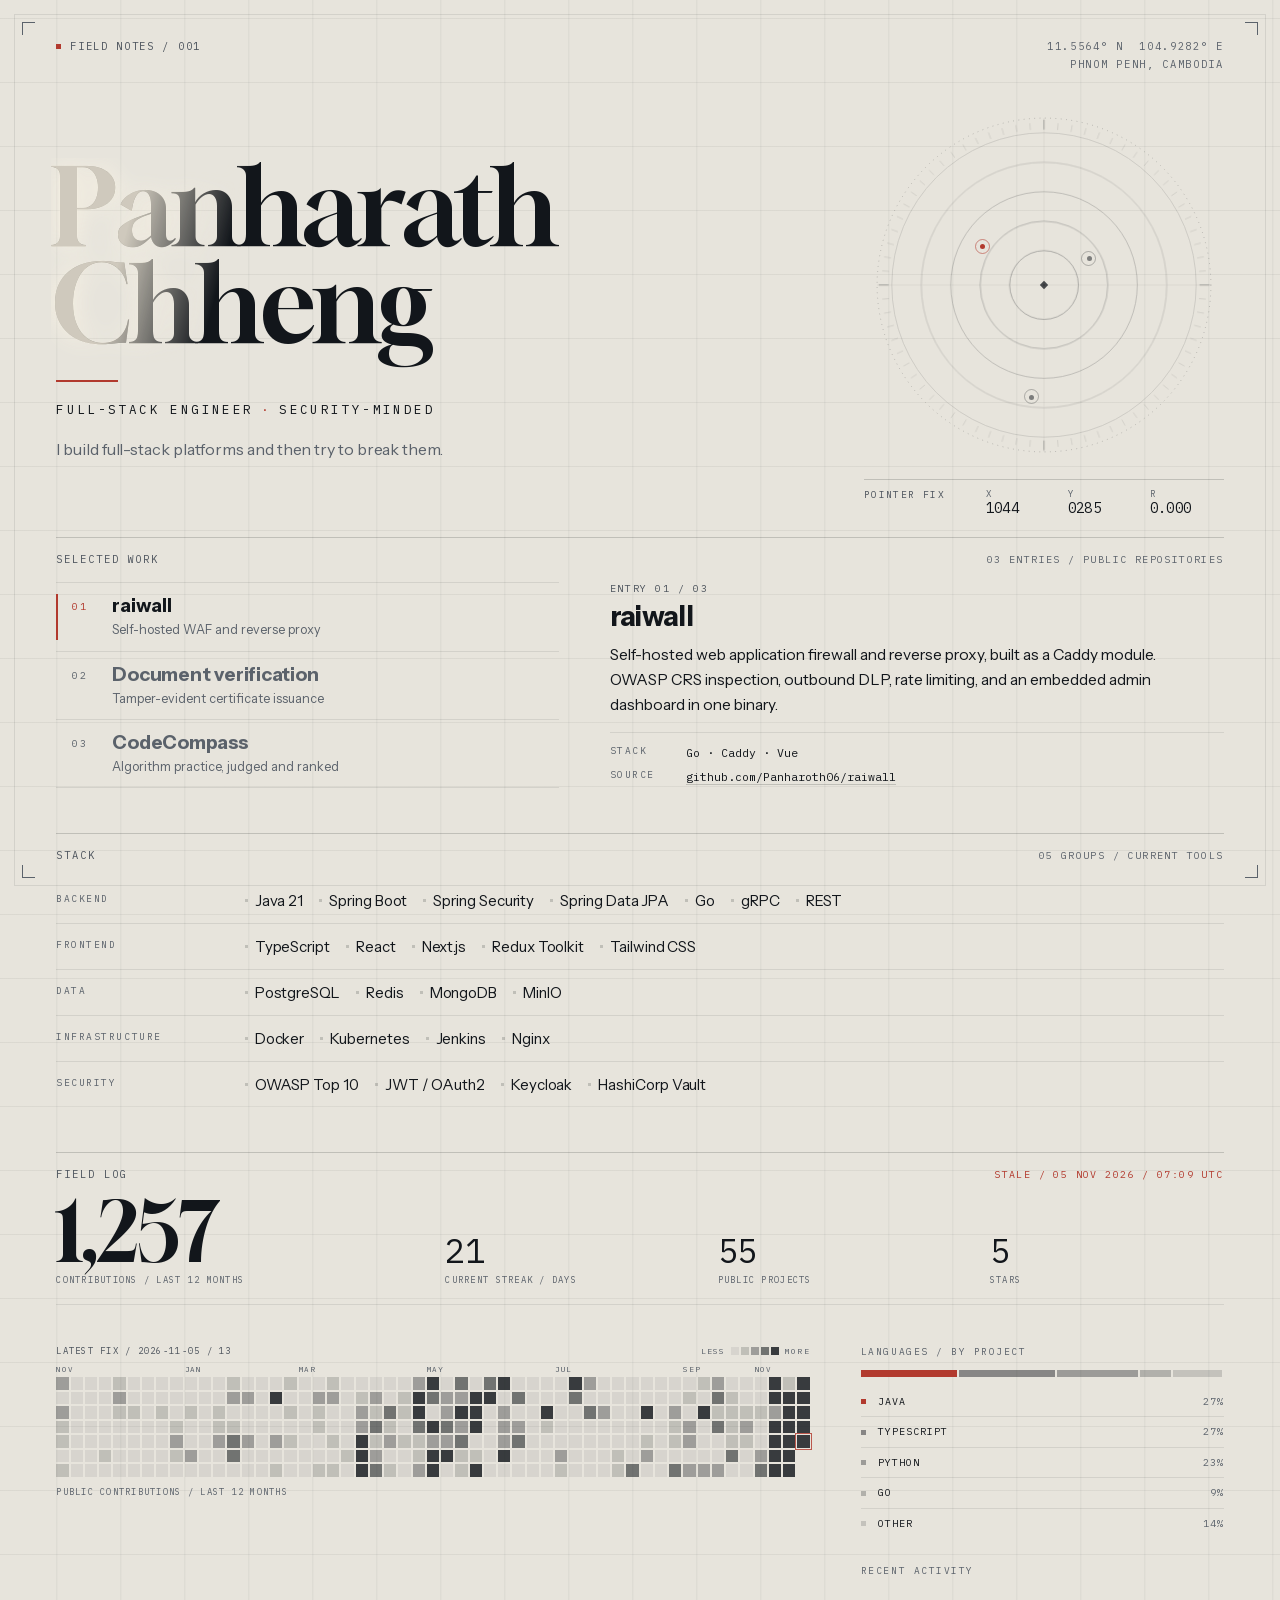
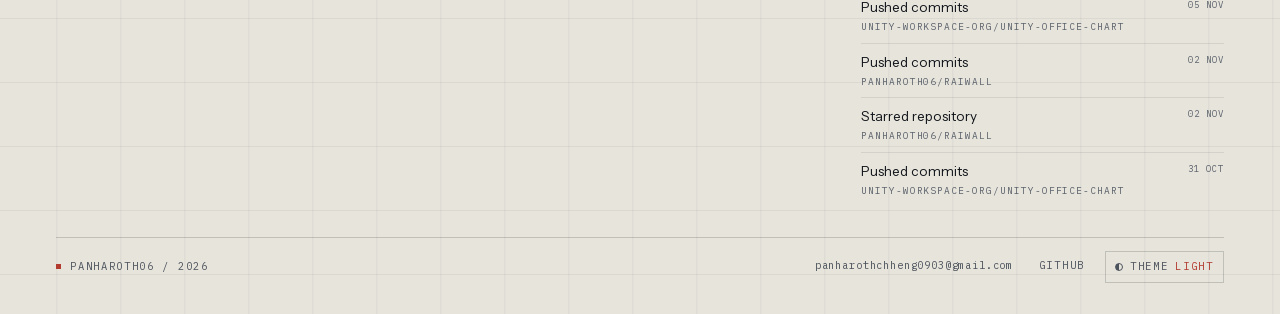
==== docs/index.html @ e063d785 "Build Field Report profile with interactive field log - Replace the old C++ files with a profile REA" ====
<!doctype html>
<html lang="en" data-theme="light">
  <head>
    <meta charset="utf-8" />
    <meta name="viewport" content="width=device-width, initial-scale=1" />
    <title>Panharath Chheng — Field Report 001</title>
    <meta
      name="description"
      content="Panharath Chheng is a full-stack engineer in Phnom Penh who builds platforms and then tests their edges. Selected work: raiwall, document verification, CodeCompass."
    />
    <meta name="author" content="Panharath Chheng" />
    <meta name="theme-color" content="#E7E4DC" />
    <link rel="canonical" href="https://panharoth06.github.io/Panharoth06/" />
    <meta property="og:type" content="website" />
    <meta property="og:title" content="Panharath Chheng — Field Report 001" />
    <meta
      property="og:description"
      content="Full-stack engineer, security-minded. An interactive field plate: pointer readout, project nodes, and three selected works."
    />
    <meta property="og:url" content="https://panharoth06.github.io/Panharoth06/" />
    <meta property="og:image" content="https://panharoth06.github.io/Panharoth06/og.png" />
    <meta property="og:image:width" content="1200" />
    <meta property="og:image:height" content="630" />
    <meta
      property="og:image:alt"
      content="Field Report 001 — Panharath Chheng, full-stack engineer, security-minded."
    />
    <meta name="twitter:card" content="summary_large_image" />
    <meta name="twitter:title" content="Panharath Chheng — Field Report 001" />
    <meta
      name="twitter:description"
      content="Full-stack engineer, security-minded. An interactive field plate: pointer readout, project nodes, and three selected works."
    />
    <meta name="twitter:image" content="https://panharoth06.github.io/Panharoth06/og.png" />
    <link rel="icon" href="favicon.svg" type="image/svg+xml" />
    <link rel="preload" href="fonts/gloock-regular.woff2" as="font" type="font/woff2" crossorigin />
    <link rel="preload" href="fonts/ibm-plex-mono-regular.woff2" as="font" type="font/woff2" crossorigin />
    <link rel="preload" href="fonts/instrument-sans-regular.woff2" as="font" type="font/woff2" crossorigin />
    <script>
      (function () {
        var root = document.documentElement;
        root.classList.add("js");
        var saved = null;
        try {
          saved = localStorage.getItem("field-report-theme");
        } catch (e) {}
        var dark = window.matchMedia("(prefers-color-scheme: dark)").matches;
        var theme = saved === "dark" || saved === "light" ? saved : dark ? "dark" : "light";
        root.dataset.theme = theme;
        var meta = document.querySelector('meta[name="theme-color"]');
        if (meta) meta.setAttribute("content", theme === "dark" ? "#12161B" : "#E7E4DC");
      })();
    </script>
    <link rel="stylesheet" href="styles.css" />
  </head>
  <body>
    <a class="skip" href="#work">Skip to selected work</a>

    <div class="pings" id="pings" aria-hidden="true"></div>
    <div class="frame" aria-hidden="true"></div>
    <span class="corner corner--tl" aria-hidden="true"></span>
    <span class="corner corner--tr" aria-hidden="true"></span>
    <span class="corner corner--bl" aria-hidden="true"></span>
    <span class="corner corner--br" aria-hidden="true"></span>

    <div class="plate" id="plate">
      <div class="grid" aria-hidden="true"></div>

      <header class="rail rail--top">
        <p class="eyebrow"><span class="chip" aria-hidden="true"></span>Field notes / 001</p>
        <p class="coords">11.5564° N&nbsp;&nbsp;104.9282° E<br />Phnom Penh, Cambodia</p>
      </header>

      <main class="page-main">
        <div class="masthead">
          <div class="identity">
            <h1><span>Panharath</span><span>Chheng</span></h1>
            <div class="rule" aria-hidden="true"></div>
            <p class="role">
              <span class="role-part">Full-stack engineer</span><span class="sep" aria-hidden="true">·</span
              ><span class="role-part">Security-minded</span>
            </p>
            <p class="thesis">I build full-stack platforms and then try to break them.</p>
          </div>

          <div class="instrument">
            <div class="aperture">
              <svg class="aperture-svg" viewBox="0 0 440 440" aria-hidden="true" focusable="false">
                <g class="inst-axis">
                  <line x1="16" y1="220" x2="424" y2="220" />
                  <line x1="220" y1="16" x2="220" y2="424" />
                </g>

                <g class="inst-outer">
                  <circle class="inst-dash" cx="220" cy="220" r="204" />
                  <g class="inst-ticks">
                    <line
                      class="inst-tick"
                      x1="410.0"
                      y1="220.0"
                      x2="422.0"
                      y2="220.0"
                      style="--i: 0; --o: 0.34"
                      stroke-width="1.1"
                    />
                    <line
                      class="inst-tick"
                      x1="409.3"
                      y1="236.6"
                      x2="417.7"
                      y2="237.3"
                      style="--i: 1; --o: 0.16"
                      stroke-width="0.7"
                    />
                    <line
                      class="inst-tick"
                      x1="407.1"
                      y1="253.0"
                      x2="415.5"
                      y2="254.5"
                      style="--i: 2; --o: 0.16"
                      stroke-width="0.7"
                    />
                    <line
                      class="inst-tick"
                      x1="403.5"
                      y1="269.2"
                      x2="411.7"
                      y2="271.4"
                      style="--i: 3; --o: 0.16"
                      stroke-width="0.7"
                    />
                    <line
                      class="inst-tick"
                      x1="398.5"
                      y1="285.0"
                      x2="406.5"
                      y2="287.9"
                      style="--i: 4; --o: 0.16"
                      stroke-width="0.7"
                    />
                    <line
                      class="inst-tick"
                      x1="392.2"
                      y1="300.3"
                      x2="399.9"
                      y2="303.9"
                      style="--i: 5; --o: 0.16"
                      stroke-width="0.7"
                    />
                    <line
                      class="inst-tick"
                      x1="384.5"
                      y1="315.0"
                      x2="391.9"
                      y2="319.2"
                      style="--i: 6; --o: 0.16"
                      stroke-width="0.7"
                    />
                    <line
                      class="inst-tick"
                      x1="375.6"
                      y1="329.0"
                      x2="382.6"
                      y2="333.9"
                      style="--i: 7; --o: 0.16"
                      stroke-width="0.7"
                    />
                    <line
                      class="inst-tick"
                      x1="365.5"
                      y1="342.1"
                      x2="372.1"
                      y2="347.6"
                      style="--i: 8; --o: 0.16"
                      stroke-width="0.7"
                    />
                    <line
                      class="inst-tick"
                      x1="354.4"
                      y1="354.4"
                      x2="360.4"
                      y2="360.4"
                      style="--i: 9; --o: 0.16"
                      stroke-width="0.7"
                    />
                    <line
                      class="inst-tick"
                      x1="342.1"
                      y1="365.5"
                      x2="347.6"
                      y2="372.1"
                      style="--i: 10; --o: 0.16"
                      stroke-width="0.7"
                    />
                    <line
                      class="inst-tick"
                      x1="329.0"
                      y1="375.6"
                      x2="333.9"
                      y2="382.6"
                      style="--i: 11; --o: 0.16"
                      stroke-width="0.7"
                    />
                    <line
                      class="inst-tick"
                      x1="315.0"
                      y1="384.5"
                      x2="319.2"
                      y2="391.9"
                      style="--i: 12; --o: 0.16"
                      stroke-width="0.7"
                    />
                    <line
                      class="inst-tick"
                      x1="300.3"
                      y1="392.2"
                      x2="303.9"
                      y2="399.9"
                      style="--i: 13; --o: 0.16"
                      stroke-width="0.7"
                    />
                    <line
                      class="inst-tick"
                      x1="285.0"
                      y1="398.5"
                      x2="287.9"
                      y2="406.5"
                      style="--i: 14; --o: 0.16"
                      stroke-width="0.7"
                    />
                    <line
                      class="inst-tick"
                      x1="269.2"
                      y1="403.5"
                      x2="271.4"
                      y2="411.7"
                      style="--i: 15; --o: 0.16"
                      stroke-width="0.7"
                    />
                    <line
                      class="inst-tick"
                      x1="253.0"
                      y1="407.1"
                      x2="254.5"
                      y2="415.5"
                      style="--i: 16; --o: 0.16"
                      stroke-width="0.7"
                    />
                    <line
                      class="inst-tick"
                      x1="236.6"
                      y1="409.3"
                      x2="237.3"
                      y2="417.7"
                      style="--i: 17; --o: 0.16"
                      stroke-width="0.7"
                    />
                    <line
                      class="inst-tick"
                      x1="220.0"
                      y1="410.0"
                      x2="220.0"
                      y2="422.0"
                      style="--i: 18; --o: 0.34"
                      stroke-width="1.1"
                    />
                    <line
                      class="inst-tick"
                      x1="203.4"
                      y1="409.3"
                      x2="202.7"
                      y2="417.7"
                      style="--i: 19; --o: 0.16"
                      stroke-width="0.7"
                    />
                    <line
                      class="inst-tick"
                      x1="187.0"
                      y1="407.1"
                      x2="185.5"
                      y2="415.5"
                      style="--i: 20; --o: 0.16"
                      stroke-width="0.7"
                    />
                    <line
                      class="inst-tick"
                      x1="170.8"
                      y1="403.5"
                      x2="168.6"
                      y2="411.7"
                      style="--i: 21; --o: 0.16"
                      stroke-width="0.7"
                    />
                    <line
                      class="inst-tick"
                      x1="155.0"
                      y1="398.5"
                      x2="152.1"
                      y2="406.5"
                      style="--i: 22; --o: 0.16"
                      stroke-width="0.7"
                    />
                    <line
                      class="inst-tick"
                      x1="139.7"
                      y1="392.2"
                      x2="136.1"
                      y2="399.9"
                      style="--i: 23; --o: 0.16"
                      stroke-width="0.7"
                    />
                    <line
                      class="inst-tick"
                      x1="125.0"
                      y1="384.5"
                      x2="120.8"
                      y2="391.9"
                      style="--i: 24; --o: 0.16"
                      stroke-width="0.7"
                    />
                    <line
                      class="inst-tick"
                      x1="111.0"
                      y1="375.6"
                      x2="106.1"
                      y2="382.6"
                      style="--i: 25; --o: 0.16"
                      stroke-width="0.7"
                    />
                    <line
                      class="inst-tick"
                      x1="97.9"
                      y1="365.5"
                      x2="92.4"
                      y2="372.1"
                      style="--i: 26; --o: 0.16"
                      stroke-width="0.7"
                    />
                    <line
                      class="inst-tick"
                      x1="85.6"
                      y1="354.4"
                      x2="79.6"
                      y2="360.4"
                      style="--i: 27; --o: 0.16"
                      stroke-width="0.7"
                    />
                    <line
                      class="inst-tick"
                      x1="74.5"
                      y1="342.1"
                      x2="67.9"
                      y2="347.6"
                      style="--i: 28; --o: 0.16"
                      stroke-width="0.7"
                    />
                    <line
                      class="inst-tick"
                      x1="64.4"
                      y1="329.0"
                      x2="57.4"
                      y2="333.9"
                      style="--i: 29; --o: 0.16"
                      stroke-width="0.7"
                    />
                    <line
                      class="inst-tick"
                      x1="55.5"
                      y1="315.0"
                      x2="48.1"
                      y2="319.2"
                      style="--i: 30; --o: 0.16"
                      stroke-width="0.7"
                    />
                    <line
                      class="inst-tick"
                      x1="47.8"
                      y1="300.3"
                      x2="40.1"
                      y2="303.9"
                      style="--i: 31; --o: 0.16"
                      stroke-width="0.7"
                    />
                    <line
                      class="inst-tick"
                      x1="41.5"
                      y1="285.0"
                      x2="33.5"
                      y2="287.9"
                      style="--i: 32; --o: 0.16"
                      stroke-width="0.7"
                    />
                    <line
                      class="inst-tick"
                      x1="36.5"
                      y1="269.2"
                      x2="28.3"
                      y2="271.4"
                      style="--i: 33; --o: 0.16"
                      stroke-width="0.7"
                    />
                    <line
                      class="inst-tick"
                      x1="32.9"
                      y1="253.0"
                      x2="24.5"
                      y2="254.5"
                      style="--i: 34; --o: 0.16"
                      stroke-width="0.7"
                    />
                    <line
                      class="inst-tick"
                      x1="30.7"
                      y1="236.6"
                      x2="22.3"
                      y2="237.3"
                      style="--i: 35; --o: 0.16"
                      stroke-width="0.7"
                    />
                    <line
                      class="inst-tick"
                      x1="30.0"
                      y1="220.0"
                      x2="18.0"
                      y2="220.0"
                      style="--i: 36; --o: 0.34"
                      stroke-width="1.1"
                    />
                    <line
                      class="inst-tick"
                      x1="30.7"
                      y1="203.4"
                      x2="22.3"
                      y2="202.7"
                      style="--i: 37; --o: 0.16"
                      stroke-width="0.7"
                    />
                    <line
                      class="inst-tick"
                      x1="32.9"
                      y1="187.0"
                      x2="24.5"
                      y2="185.5"
                      style="--i: 38; --o: 0.16"
                      stroke-width="0.7"
                    />
                    <line
                      class="inst-tick"
                      x1="36.5"
                      y1="170.8"
                      x2="28.3"
                      y2="168.6"
                      style="--i: 39; --o: 0.16"
                      stroke-width="0.7"
                    />
                    <line
                      class="inst-tick"
                      x1="41.5"
                      y1="155.0"
                      x2="33.5"
                      y2="152.1"
                      style="--i: 40; --o: 0.16"
                      stroke-width="0.7"
                    />
                    <line
                      class="inst-tick"
                      x1="47.8"
                      y1="139.7"
                      x2="40.1"
                      y2="136.1"
                      style="--i: 41; --o: 0.16"
                      stroke-width="0.7"
                    />
                    <line
                      class="inst-tick"
                      x1="55.5"
                      y1="125.0"
                      x2="48.1"
                      y2="120.7"
                      style="--i: 42; --o: 0.16"
                      stroke-width="0.7"
                    />
                    <line
                      class="inst-tick"
                      x1="64.4"
                      y1="111.0"
                      x2="57.4"
                      y2="106.1"
                      style="--i: 43; --o: 0.16"
                      stroke-width="0.7"
                    />
                    <line
                      class="inst-tick"
                      x1="74.5"
                      y1="97.9"
                      x2="67.9"
                      y2="92.4"
                      style="--i: 44; --o: 0.16"
                      stroke-width="0.7"
                    />
                    <line
                      class="inst-tick"
                      x1="85.6"
                      y1="85.6"
                      x2="79.6"
                      y2="79.6"
                      style="--i: 45; --o: 0.16"
                      stroke-width="0.7"
                    />
                    <line
                      class="inst-tick"
                      x1="97.9"
                      y1="74.5"
                      x2="92.4"
                      y2="67.9"
                      style="--i: 46; --o: 0.16"
                      stroke-width="0.7"
                    />
                    <line
                      class="inst-tick"
                      x1="111.0"
                      y1="64.4"
                      x2="106.1"
                      y2="57.4"
                      style="--i: 47; --o: 0.16"
                      stroke-width="0.7"
                    />
                    <line
                      class="inst-tick"
                      x1="125.0"
                      y1="55.5"
                      x2="120.7"
                      y2="48.1"
                      style="--i: 48; --o: 0.16"
                      stroke-width="0.7"
                    />
                    <line
                      class="inst-tick"
                      x1="139.7"
                      y1="47.8"
                      x2="136.1"
                      y2="40.1"
                      style="--i: 49; --o: 0.16"
                      stroke-width="0.7"
                    />
                    <line
                      class="inst-tick"
                      x1="155.0"
                      y1="41.5"
                      x2="152.1"
                      y2="33.5"
                      style="--i: 50; --o: 0.16"
                      stroke-width="0.7"
                    />
                    <line
                      class="inst-tick"
                      x1="170.8"
                      y1="36.5"
                      x2="168.6"
                      y2="28.3"
                      style="--i: 51; --o: 0.16"
                      stroke-width="0.7"
                    />
                    <line
                      class="inst-tick"
                      x1="187.0"
                      y1="32.9"
                      x2="185.5"
                      y2="24.5"
                      style="--i: 52; --o: 0.16"
                      stroke-width="0.7"
                    />
                    <line
                      class="inst-tick"
                      x1="203.4"
                      y1="30.7"
                      x2="202.7"
                      y2="22.3"
                      style="--i: 53; --o: 0.16"
                      stroke-width="0.7"
                    />
                    <line
                      class="inst-tick"
                      x1="220.0"
                      y1="30.0"
                      x2="220.0"
                      y2="18.0"
                      style="--i: 54; --o: 0.34"
                      stroke-width="1.1"
                    />
                    <line
                      class="inst-tick"
                      x1="236.6"
                      y1="30.7"
                      x2="237.3"
                      y2="22.3"
                      style="--i: 55; --o: 0.16"
                      stroke-width="0.7"
                    />
                    <line
                      class="inst-tick"
                      x1="253.0"
                      y1="32.9"
                      x2="254.5"
                      y2="24.5"
                      style="--i: 56; --o: 0.16"
                      stroke-width="0.7"
                    />
                    <line
                      class="inst-tick"
                      x1="269.2"
                      y1="36.5"
                      x2="271.4"
                      y2="28.3"
                      style="--i: 57; --o: 0.16"
                      stroke-width="0.7"
                    />
                    <line
                      class="inst-tick"
                      x1="285.0"
                      y1="41.5"
                      x2="287.9"
                      y2="33.5"
                      style="--i: 58; --o: 0.16"
                      stroke-width="0.7"
                    />
                    <line
                      class="inst-tick"
                      x1="300.3"
                      y1="47.8"
                      x2="303.9"
                      y2="40.1"
                      style="--i: 59; --o: 0.16"
                      stroke-width="0.7"
                    />
                    <line
                      class="inst-tick"
                      x1="315.0"
                      y1="55.5"
                      x2="319.2"
                      y2="48.1"
                      style="--i: 60; --o: 0.16"
                      stroke-width="0.7"
                    />
                    <line
                      class="inst-tick"
                      x1="329.0"
                      y1="64.4"
                      x2="333.9"
                      y2="57.4"
                      style="--i: 61; --o: 0.16"
                      stroke-width="0.7"
                    />
                    <line
                      class="inst-tick"
                      x1="342.1"
                      y1="74.5"
                      x2="347.6"
                      y2="67.9"
                      style="--i: 62; --o: 0.16"
                      stroke-width="0.7"
                    />
                    <line
                      class="inst-tick"
                      x1="354.4"
                      y1="85.6"
                      x2="360.4"
                      y2="79.6"
                      style="--i: 63; --o: 0.16"
                      stroke-width="0.7"
                    />
                    <line
                      class="inst-tick"
                      x1="365.5"
                      y1="97.9"
                      x2="372.1"
                      y2="92.4"
                      style="--i: 64; --o: 0.16"
                      stroke-width="0.7"
                    />
                    <line
                      class="inst-tick"
                      x1="375.6"
                      y1="111.0"
                      x2="382.6"
                      y2="106.1"
                      style="--i: 65; --o: 0.16"
                      stroke-width="0.7"
                    />
                    <line
                      class="inst-tick"
                      x1="384.5"
                      y1="125.0"
                      x2="391.9"
                      y2="120.7"
                      style="--i: 66; --o: 0.16"
                      stroke-width="0.7"
                    />
                    <line
                      class="inst-tick"
                      x1="392.2"
                      y1="139.7"
                      x2="399.9"
                      y2="136.1"
                      style="--i: 67; --o: 0.16"
                      stroke-width="0.7"
                    />
                    <line
                      class="inst-tick"
                      x1="398.5"
                      y1="155.0"
                      x2="406.5"
                      y2="152.1"
                      style="--i: 68; --o: 0.16"
                      stroke-width="0.7"
                    />
                    <line
                      class="inst-tick"
                      x1="403.5"
                      y1="170.8"
                      x2="411.7"
                      y2="168.6"
                      style="--i: 69; --o: 0.16"
                      stroke-width="0.7"
                    />
                    <line
                      class="inst-tick"
                      x1="407.1"
                      y1="187.0"
                      x2="415.5"
                      y2="185.5"
                      style="--i: 70; --o: 0.16"
                      stroke-width="0.7"
                    />
                    <line
                      class="inst-tick"
                      x1="409.3"
                      y1="203.4"
                      x2="417.7"
                      y2="202.7"
                      style="--i: 71; --o: 0.16"
                      stroke-width="0.7"
                    />
                  </g>
                </g>

                <g class="inst-rings">
                  <circle class="inst-ring" cx="220" cy="220" r="42" pathLength="1" style="--o: 0.34; --d: 0.55s" />
                  <circle class="inst-ring" cx="220" cy="220" r="78" pathLength="1" style="--o: 0.28; --d: 0.63s" />
                  <circle class="inst-ring" cx="220" cy="220" r="114" pathLength="1" style="--o: 0.23; --d: 0.71s" />
                  <circle class="inst-ring" cx="220" cy="220" r="150" pathLength="1" style="--o: 0.18; --d: 0.79s" />
                  <circle class="inst-ring" cx="220" cy="220" r="186" pathLength="1" style="--o: 0.14; --d: 0.87s" />
                </g>

                <g class="inst-center">
                  <rect x="216.4" y="216.4" width="7.2" height="7.2" transform="rotate(45 220 220)" />
                  <circle cx="220" cy="220" r="0.9" />
                </g>

                <g class="inst-reticle" id="reticle">
                  <line x1="-16" y1="0" x2="-6" y2="0" />
                  <line x1="6" y1="0" x2="16" y2="0" />
                  <line x1="0" y1="-16" x2="0" y2="-6" />
                  <line x1="0" y1="6" x2="0" y2="16" />
                  <circle cx="0" cy="0" r="7" />
                  <circle class="reticle-dot" cx="0" cy="0" r="1.7" />
                </g>
              </svg>

              <div class="nodes" role="group" aria-label="Project nodes">
                <button
                  class="node node--raiwall"
                  type="button"
                  data-project="raiwall"
                  aria-pressed="true"
                  aria-controls="details"
                  aria-label="raiwall"
                >
                  <span class="node-tag" aria-hidden="true">raiwall</span>
                </button>
                <button
                  class="node node--document"
                  type="button"
                  data-project="document-verification-backend"
                  aria-pressed="false"
                  aria-controls="details"
                  aria-label="Document verification"
                >
                  <span class="node-tag" aria-hidden="true">document verification</span>
                </button>
                <button
                  class="node node--compass"
                  type="button"
                  data-project="code-compass-backend"
                  aria-pressed="false"
                  aria-controls="details"
                  aria-label="CodeCompass"
                >
                  <span class="node-tag" aria-hidden="true">CodeCompass</span>
                </button>
              </div>
            </div>

            <div class="readout" aria-hidden="true">
              <p class="readout-label" id="fix-label">Pointer fix</p>
              <dl class="readout-values">
                <div>
                  <dt>X</dt>
                  <dd id="rd-x">----</dd>
                </div>
                <div>
                  <dt>Y</dt>
                  <dd id="rd-y">----</dd>
                </div>
                <div>
                  <dt>R</dt>
                  <dd id="rd-r">0.000</dd>
                </div>
              </dl>
            </div>
          </div>
        </div>

        <section class="work" id="work" aria-labelledby="work-title">
          <div class="section-head">
            <h2 id="work-title">Selected work</h2>
            <p class="section-meta">03 entries / public repositories</p>
          </div>

          <div class="work-body">
            <ol class="entries">
              <li>
                <button class="entry" type="button" data-project="raiwall" aria-pressed="true" aria-controls="details">
                  <span class="entry-no">01</span>
                  <span class="entry-main">
                    <span class="entry-name">raiwall</span>
                    <span class="entry-note">Self-hosted WAF and reverse proxy</span>
                  </span>
                </button>
              </li>
              <li>
                <button
                  class="entry"
                  type="button"
                  data-project="document-verification-backend"
                  aria-pressed="false"
                  aria-controls="details"
                >
                  <span class="entry-no">02</span>
                  <span class="entry-main">
                    <span class="entry-name">Document verification</span>
                    <span class="entry-note">Tamper-evident certificate issuance</span>
                  </span>
                </button>
              </li>
              <li>
                <button
                  class="entry"
                  type="button"
                  data-project="code-compass-backend"
                  aria-pressed="false"
                  aria-controls="details"
                >
                  <span class="entry-no">03</span>
                  <span class="entry-main">
                    <span class="entry-name">CodeCompass</span>
                    <span class="entry-note">Algorithm practice, judged and ranked</span>
                  </span>
                </button>
              </li>
            </ol>

            <div class="details" id="details">
              <article class="detail is-active" data-project="raiwall" id="raiwall">
                <p class="detail-kicker">Entry 01 / 03</p>
                <h3>raiwall</h3>
                <p class="detail-desc">
                  Self-hosted web application firewall and reverse proxy, built as a Caddy module. OWASP CRS inspection,
                  outbound DLP, rate limiting, and an embedded admin dashboard in one binary.
                </p>
                <dl class="specs">
                  <div>
                    <dt>Stack</dt>
                    <dd>Go · Caddy · Vue</dd>
                  </div>
                  <div>
                    <dt>Source</dt>
                    <dd>
                      <a href="https://github.com/Panharoth06/raiwall" target="_blank" rel="noopener noreferrer"
                        ><span class="source-full">github.com/Panharoth06/raiwall</span
                        ><span class="source-short">Open repository</span></a
                      >
                    </dd>
                  </div>
                </dl>
              </article>

              <article class="detail" data-project="document-verification-backend" id="document-verification-backend">
                <p class="detail-kicker">Entry 02 / 03</p>
                <h3>Document verification</h3>
                <p class="detail-desc">
                  Tamper-evident certificate issuance and verification. Playwright renders the document; a SHA-256
                  digest proves it hasn't changed since.
                </p>
                <dl class="specs">
                  <div>
                    <dt>Stack</dt>
                    <dd>Java 21 · Spring Boot · PostgreSQL · Playwright</dd>
                  </div>
                  <div>
                    <dt>Source</dt>
                    <dd>
                      <a
                        href="https://github.com/Panharoth06/document-verification-backend"
                        target="_blank"
                        rel="noopener noreferrer"
                        ><span class="source-full">github.com/Panharoth06/document-verification-backend</span
                        ><span class="source-short">Open repository</span></a
                      >
                    </dd>
                  </div>
                </dl>
              </article>

              <article class="detail" data-project="code-compass-backend" id="code-compass-backend">
                <p class="detail-kicker">Entry 03 / 03</p>
                <h3>CodeCompass</h3>
                <p class="detail-desc">
                  Algorithm-practice platform with automated judging, packages, badges, and leaderboards. Built by a
                  small team I led.
                </p>
                <dl class="specs">
                  <div>
                    <dt>Stack</dt>
                    <dd>Spring Boot · Next.js · PostgreSQL</dd>
                  </div>
                  <div>
                    <dt>Source</dt>
                    <dd>
                      <a
                        href="https://github.com/Panharoth06/code-compass-backend"
                        target="_blank"
                        rel="noopener noreferrer"
                        ><span class="source-full">github.com/Panharoth06/code-compass-backend</span
                        ><span class="source-short">Open repository</span></a
                      >
                    </dd>
                  </div>
                </dl>
              </article>
            </div>
          </div>
        </section>

        <section class="stack" id="stack" aria-labelledby="stack-title">
          <div class="section-head">
            <h2 id="stack-title">Stack</h2>
            <p class="section-meta">05 groups / current tools</p>
          </div>

          <div class="stack-body">
            <div class="stack-group">
              <h3>Backend</h3>
              <ul class="tech-list">
                <li class="tech">Java 21</li>
                <li class="tech">Spring Boot</li>
                <li class="tech">Spring Security</li>
                <li class="tech">Spring Data JPA</li>
                <li class="tech">Go</li>
                <li class="tech">gRPC</li>
                <li class="tech">REST</li>
              </ul>
            </div>
            <div class="stack-group">
              <h3>Frontend</h3>
              <ul class="tech-list">
                <li class="tech">TypeScript</li>
                <li class="tech">React</li>
                <li class="tech">Next.js</li>
                <li class="tech">Redux Toolkit</li>
                <li class="tech">Tailwind CSS</li>
              </ul>
            </div>
            <div class="stack-group">
              <h3>Data</h3>
              <ul class="tech-list">
                <li class="tech">PostgreSQL</li>
                <li class="tech">Redis</li>
                <li class="tech">MongoDB</li>
                <li class="tech">MinIO</li>
              </ul>
            </div>
            <div class="stack-group">
              <h3>Infrastructure</h3>
              <ul class="tech-list">
                <li class="tech">Docker</li>
                <li class="tech">Kubernetes</li>
                <li class="tech">Jenkins</li>
                <li class="tech">Nginx</li>
              </ul>
            </div>
            <div class="stack-group">
              <h3>Security</h3>
              <ul class="tech-list">
                <li class="tech">OWASP Top 10</li>
                <li class="tech">JWT / OAuth2</li>
                <li class="tech">Keycloak</li>
                <li class="tech">HashiCorp Vault</li>
              </ul>
            </div>
          </div>
        </section>

        <section class="activity" id="activity" aria-labelledby="activity-title">
          <div class="section-head">
            <h2 id="activity-title">Field log</h2>
            <p class="section-meta" id="activity-sync">Awaiting sync</p>
          </div>

          <div class="activity-body" id="activity-body" hidden>
            <div class="activity-figures">
              <div class="figure figure--lead">
                <p class="figure-value" id="act-total">—</p>
                <p class="figure-label">Contributions / last 12 months</p>
              </div>
              <div class="figure">
                <p class="figure-value" id="act-streak">—</p>
                <p class="figure-label">Current streak / days</p>
              </div>
              <div class="figure">
                <p class="figure-value" id="act-repos">—</p>
                <p class="figure-label">Public projects</p>
              </div>
              <div class="figure">
                <p class="figure-value" id="act-stars">—</p>
                <p class="figure-label">Stars</p>
              </div>
            </div>

            <div class="activity-grid">
              <div class="heatmap-block">
                <div class="heatmap-head">
                  <p class="heatmap-readout" id="heatmap-readout">Latest fix / —</p>
                  <p class="heatmap-legend" aria-hidden="true">
                    Less
                    <span class="legend-swatches"><i></i><i></i><i></i><i></i><i></i></span>
                    More
                  </p>
                </div>
                <div class="heatmap-months" id="heatmap-months" aria-hidden="true"></div>
                <div
                  class="heatmap"
                  id="heatmap"
                  role="img"
                  aria-label="Public GitHub contribution matrix for the last 12 months."
                ></div>
                <p class="heatmap-note">Public contributions / last 12 months</p>
              </div>

              <div class="activity-side">
                <div class="languages-block">
                  <h3>Languages / by project</h3>
                  <div class="language-bar" id="language-bar" aria-hidden="true"></div>
                  <ul class="language-list" id="language-list"></ul>
                </div>

                <div class="recent-block" id="recent-block">
                  <h3>Recent activity</h3>
                  <ol class="recent-list" id="recent-list"></ol>
                </div>
              </div>
            </div>
          </div>

          <p class="activity-empty" id="activity-empty">No signal yet. The daily sync will populate this log.</p>
        </section>

        <p class="sr-only" id="selection-status" aria-live="polite"></p>
      </main>

      <footer class="rail rail--bottom">
        <p class="footer-id"><span class="chip" aria-hidden="true"></span>Panharoth06 / 2026</p>
        <div class="footer-links">
          <a href="mailto:panharothchheng0903@gmail.com">panharothchheng0903@gmail.com</a>
          <a href="https://github.com/Panharoth06" target="_blank" rel="noopener noreferrer">GitHub</a>
        </div>
        <button class="theme" id="theme" type="button" aria-pressed="false">
          <span class="theme-mark" aria-hidden="true"></span>
          Theme <span class="theme-value" id="theme-value">Light</span>
        </button>
      </footer>
    </div>

    <script src="app.js"></script>
    <script type="application/ld+json">
      {
        "@context": "https://schema.org",
        "@type": "Person",
        "name": "Panharath Chheng",
        "jobTitle": "Full-stack engineer",
        "email": "panharothchheng0903@gmail.com",
        "url": "https://panharoth06.github.io/Panharoth06/",
        "sameAs": ["https://github.com/Panharoth06"],
        "address": {
          "@type": "PostalAddress",
          "addressLocality": "Phnom Penh",
          "addressCountry": "KH"
        }
      }
    </script>
  </body>
</html>
---- docs/styles.css ----
@font-face {
  font-family: "Gloock";
  src: url("fonts/gloock-regular.woff2") format("woff2");
  font-weight: 400;
  font-style: normal;
  font-display: swap;
}
@font-face {
  font-family: "IBM Plex Mono";
  src: url("fonts/ibm-plex-mono-regular.woff2") format("woff2");
  font-weight: 400;
  font-style: normal;
  font-display: swap;
}
@font-face {
  font-family: "Instrument Sans";
  src: url("fonts/instrument-sans-regular.woff2") format("woff2");
  font-weight: 400;
  font-style: normal;
  font-display: swap;
}
@font-face {
  font-family: "Instrument Sans";
  src: url("fonts/instrument-sans-bold.woff2") format("woff2");
  font-weight: 600;
  font-style: normal;
  font-display: swap;
}

:root {
  color-scheme: light;
  --paper: #E7E4DC;
  --ink: #12161B;
  --quiet: #5B626B;
  --micro: #4C535C;
  --accent: #B23A2E;
  --accent-ink: #B23A2E;
  --grid: rgba(18, 22, 27, 0.055);
  --rule: rgba(18, 22, 27, 0.18);
  --rule-soft: rgba(18, 22, 27, 0.09);
  --wash: rgba(18, 22, 27, 0.035);
  --selection: rgba(178, 58, 46, 0.18);
  --shine: #FFF7E6;
  --shine-opacity: 0.80;

  --display: "Gloock", Georgia, "Times New Roman", serif;
  --mono: "IBM Plex Mono", ui-monospace, SFMono-Regular, Menlo, monospace;
  --sans: "Instrument Sans", system-ui, -apple-system, "Segoe UI", sans-serif;

  --ease: cubic-bezier(0.22, 1, 0.36, 1);
  --pad-x: clamp(22px, 4.4vw, 64px);
  --pad-y: clamp(26px, 4.2vh, 46px);
  --cell: 64px;
  --inst: clamp(250px, min(34vw, 40vh), 410px);
}

html[data-theme="dark"] {
  color-scheme: dark;
  --paper: #12161B;
  --ink: #E7E4DC;
  --quiet: #9AA0A6;
  --micro: #B4B8BC;
  --accent: #D2493C;
  --accent-ink: #E06A5C;
  --grid: rgba(231, 228, 220, 0.05);
  --rule: rgba(231, 228, 220, 0.20);
  --rule-soft: rgba(231, 228, 220, 0.10);
  --wash: rgba(231, 228, 220, 0.04);
  --selection: rgba(210, 73, 60, 0.22);
  --shine: #FFF3DA;
  --shine-opacity: 0.68;
}

*,
*::before,
*::after {
  box-sizing: border-box;
}

html {
  -webkit-text-size-adjust: 100%;
}

body {
  margin: 0;
  background: var(--paper);
  color: var(--ink);
  font-family: var(--sans);
  font-size: 16px;
  line-height: 1.55;
  -webkit-font-smoothing: antialiased;
  -moz-osx-font-smoothing: grayscale;
  text-rendering: optimizeLegibility;
  transition: background-color 0.4s ease, color 0.4s ease;
}

::selection {
  background: var(--accent);
  color: var(--paper);
}

a {
  color: inherit;
}

p,
h1,
h2,
h3,
dl,
dd {
  margin: 0;
}

button {
  font: inherit;
  color: inherit;
}

:focus-visible {
  outline: 2px solid var(--accent);
  outline-offset: 4px;
}

.sr-only {
  position: absolute;
  width: 1px;
  height: 1px;
  padding: 0;
  margin: -1px;
  overflow: hidden;
  clip: rect(0 0 0 0);
  white-space: nowrap;
  border: 0;
}

.skip {
  position: fixed;
  left: 16px;
  top: 16px;
  z-index: 120;
  transform: translateY(-180%);
  background: var(--ink);
  color: var(--paper);
  font-family: var(--mono);
  font-size: 11px;
  line-height: 1;
  letter-spacing: 0.14em;
  text-transform: uppercase;
  text-decoration: none;
  padding: 11px 13px;
  transition: transform 0.2s ease;
}

.skip:focus {
  transform: none;
}

/* ---------- fixed plate frame ---------- */

.frame {
  position: fixed;
  inset: 14px;
  border: 1px solid var(--rule-soft);
  pointer-events: none;
  z-index: 50;
  animation: fade 1s ease-out both;
}

.corner {
  position: fixed;
  width: 13px;
  height: 13px;
  z-index: 51;
  pointer-events: none;
  opacity: 0.55;
  animation: fade 1s ease-out 0.1s both;
}

.corner::before,
.corner::after {
  content: "";
  position: absolute;
  background: var(--quiet);
}

.corner::before {
  width: 13px;
  height: 1px;
}

.corner::after {
  width: 1px;
  height: 13px;
}

.corner--tl {
  left: 22px;
  top: 22px;
}

.corner--tr {
  right: 22px;
  top: 22px;
  transform: scaleX(-1);
}

.corner--bl {
  left: 22px;
  bottom: 22px;
  transform: scaleY(-1);
}

.corner--br {
  right: 22px;
  bottom: 22px;
  transform: scale(-1);
}

/* ---------- the plate ---------- */

.plate {
  position: relative;
  min-height: 100vh;
  min-height: 100svh;
  display: flex;
  flex-direction: column;
  padding: var(--pad-y) var(--pad-x) calc(var(--pad-y) * 0.82);
  --mx: 0;
  --my: 0;
}

.grid {
  position: absolute;
  inset: 0;
  pointer-events: none;
  background-image:
    linear-gradient(to right, var(--grid) 1px, transparent 1px),
    linear-gradient(to bottom, var(--grid) 1px, transparent 1px);
  background-size: var(--cell) var(--cell);
  background-position: var(--pad-x) 18px;
  animation: fade 1.3s ease-out 0.08s both;
}

.rail {
  position: relative;
  z-index: 2;
  display: flex;
  justify-content: space-between;
  align-items: flex-start;
  gap: 20px;
  font-family: var(--mono);
  font-size: 10.5px;
  line-height: 1.7;
  letter-spacing: 0.16em;
  text-transform: uppercase;
  color: var(--micro);
}

.rail--top {
  animation: fade 0.9s ease-out 0.18s both;
}

.eyebrow,
.footer-id {
  display: flex;
  align-items: center;
  gap: 9px;
}

.chip {
  display: inline-block;
  flex: none;
  width: 5px;
  height: 5px;
  background: var(--accent);
}

.coords {
  color: var(--quiet);
  text-align: right;
}

/* ---------- masthead ---------- */

.page-main {
  position: relative;
  z-index: 2;
  flex: 1;
  min-height: 0;
  display: flex;
  flex-direction: column;
}

.masthead {
  position: relative;
  z-index: 2;
  flex: 1;
  min-height: 0;
  display: grid;
  grid-template-columns: minmax(0, 1.18fr) minmax(300px, 0.82fr);
  gap: clamp(24px, 4vw, 64px);
  align-items: center;
  padding: clamp(18px, 3.5vh, 40px) 0 clamp(14px, 2.5vh, 30px);
}

.identity {
  position: relative;
  min-width: 0;
  translate: calc(var(--mx) * 6px) calc(var(--my) * 6px);
}

h1 {
  margin-left: -0.045em;
  font-family: var(--display);
  font-weight: 400;
  font-size: clamp(3.9rem, 8.4vw, 8.8rem);
  line-height: 0.9;
  letter-spacing: -0.02em;
}

h1 span {
  display: block;
}

h1 span:nth-child(1) {
  animation: rise 1.15s var(--ease) 0.28s both;
}

h1 span:nth-child(2) {
  animation: rise 1.15s var(--ease) 0.4s both;
}

/* A warm raking light crosses the name, then rests. */
.h1-shine {
  position: absolute;
  inset: 0;
  margin-left: -0.045em;
  color: var(--shine);
  opacity: var(--shine-opacity);
  pointer-events: none;
  user-select: none;
  -webkit-text-stroke: 0.4px var(--shine);
  text-shadow: 0 0 24px var(--shine);
  -webkit-mask-image: linear-gradient(105deg, transparent 36%, #000 44%, #000 56%, transparent 64%);
  mask-image: linear-gradient(105deg, transparent 36%, #000 44%, #000 56%, transparent 64%);
  -webkit-mask-size: 180% 180%;
  mask-size: 180% 180%;
  -webkit-mask-position: 110% 110%;
  mask-position: 110% 110%;
  -webkit-mask-repeat: no-repeat;
  mask-repeat: no-repeat;
  animation: rake-name 7s cubic-bezier(0.4, 0, 0.2, 1) 2.4s infinite;
}

.h1-shine span {
  animation: none !important;
  opacity: 1 !important;
  transform: none !important;
}

@keyframes rake-name {
  0% {
    -webkit-mask-position: 110% 110%;
    mask-position: 110% 110%;
  }
  51% {
    -webkit-mask-position: -10% -10%;
    mask-position: -10% -10%;
  }
  100% {
    -webkit-mask-position: -10% -10%;
    mask-position: -10% -10%;
  }
}

.rule {
  width: 62px;
  height: 2px;
  margin-top: clamp(22px, 3.2vh, 34px);
  background: var(--accent);
  transform-origin: left center;
  animation: rule-in 0.8s var(--ease) 0.88s both;
}

.role {
  margin-top: 18px;
  font-family: var(--mono);
  font-size: 12.5px;
  line-height: 1.5;
  letter-spacing: 0.19em;
  text-transform: uppercase;
  animation: rise-sm 0.9s var(--ease) 0.98s both;
}

.role-part {
  white-space: nowrap;
}

.role .sep {
  color: var(--accent);
  padding: 0 0.62em;
}

.thesis {
  max-width: 44ch;
  margin-top: 18px;
  font-size: 16px;
  line-height: 1.58;
  letter-spacing: -0.005em;
  color: var(--quiet);
  animation: rise-sm 0.9s var(--ease) 1.1s both;
}

/* ---------- instrument ---------- */

.instrument {
  width: var(--inst);
  max-width: 100%;
  margin-left: auto;
  translate: calc(var(--mx) * -12px) calc(var(--my) * -12px);
  animation: rise-sm 1.25s var(--ease) 0.5s both;
}

.aperture {
  position: relative;
  width: 100%;
  aspect-ratio: 1;
}

.aperture-svg {
  display: block;
  width: 100%;
  height: auto;
  overflow: visible;
}

.inst-axis line {
  stroke: var(--ink);
  stroke-width: 0.6;
  opacity: 0.1;
}

.inst-outer {
  transform-box: view-box;
  transform-origin: 220px 220px;
  animation: orbit 240s linear 1.6s infinite;
}

.inst-dash {
  fill: none;
  stroke: var(--ink);
  stroke-width: 1;
  opacity: 0.3;
  stroke-dasharray: 1 5.5;
}

.inst-tick {
  stroke: var(--ink);
  opacity: 0;
  animation: tick-in 0.7s ease-out both;
  animation-delay: calc(0.85s + var(--i) * 7ms);
}

.inst-ring {
  fill: none;
  stroke: var(--ink);
  stroke-width: 1;
  stroke-dasharray: 1;
  stroke-dashoffset: 1;
  opacity: var(--o);
  animation: ring-in 1.35s var(--ease) var(--d) both;
}

.inst-center rect {
  fill: var(--ink);
  opacity: 0.75;
}

.inst-center circle {
  fill: var(--ink);
  opacity: 0.55;
}

.inst-reticle {
  opacity: 0;
  transition: opacity 0.28s ease;
}

.inst-reticle line {
  stroke: var(--accent);
  stroke-width: 0.8;
  opacity: 0.85;
}

.inst-reticle circle {
  fill: none;
  stroke: var(--accent);
  stroke-width: 0.8;
  opacity: 0.75;
}

.inst-reticle .reticle-dot {
  fill: var(--accent);
  stroke: none;
  opacity: 1;
}

/* ---------- project nodes ---------- */

.nodes {
  position: absolute;
  inset: 0;
}

.node {
  position: absolute;
  width: 38px;
  height: 38px;
  margin: -19px 0 0 -19px;
  padding: 0;
  background: none;
  border: 0;
  border-radius: 50%;
  cursor: pointer;
  -webkit-tap-highlight-color: transparent;
}

.node::before {
  content: "";
  position: absolute;
  left: 50%;
  top: 50%;
  width: 15px;
  height: 15px;
  margin: -8px 0 0 -8px;
  border: 1px solid var(--ink);
  border-radius: 50%;
  opacity: 0.28;
  transition: border-color 0.25s ease, opacity 0.25s ease, transform 0.25s ease;
}

.node::after {
  content: "";
  position: absolute;
  left: 50%;
  top: 50%;
  width: 5px;
  height: 5px;
  margin: -2.5px 0 0 -2.5px;
  border-radius: 50%;
  background: var(--ink);
  opacity: 0.5;
  transition: background-color 0.25s ease, opacity 0.25s ease;
}

.node:hover::before,
.node:focus-visible::before {
  border-color: var(--accent);
  opacity: 0.72;
  transform: scale(1.16);
}

.node:hover::after,
.node:focus-visible::after {
  background: var(--accent);
  opacity: 1;
}

.node[aria-pressed="true"]::before {
  border-color: var(--accent);
  opacity: 0.55;
}

.node[aria-pressed="true"]::after {
  background: var(--accent);
  opacity: 1;
}

.node--raiwall {
  left: 33.039%;
  top: 39.402%;
}

.node--document {
  left: 46.722%;
  top: 81.192%;
}

.node--compass {
  left: 62.597%;
  top: 42.727%;
}

.node-tag {
  position: absolute;
  left: 50%;
  bottom: calc(100% + 1px);
  transform: translateX(-50%);
  padding: 4px 6px;
  border: 1px solid var(--rule);
  background: var(--paper);
  color: var(--ink);
  font-family: var(--mono);
  font-size: 9.5px;
  line-height: 1;
  letter-spacing: 0.14em;
  text-transform: uppercase;
  white-space: nowrap;
  opacity: 0;
  visibility: hidden;
  pointer-events: none;
  transition: opacity 0.2s ease, visibility 0.2s ease;
}

.node--document .node-tag {
  bottom: auto;
  top: calc(100% + 1px);
}

.node:hover .node-tag,
.node:focus-visible .node-tag {
  opacity: 1;
  visibility: visible;
}

/* ---------- readout ---------- */

.readout {
  display: grid;
  grid-template-columns: minmax(82px, 1fr) 2.2fr;
  gap: 14px;
  margin-top: 14px;
  padding-top: 9px;
  border-top: 1px solid var(--rule);
  animation: fade 0.9s ease-out 1.25s both;
}

.readout-label {
  min-height: 26px;
  font-family: var(--mono);
  font-size: 9.5px;
  line-height: 1.35;
  letter-spacing: 0.15em;
  text-transform: uppercase;
  color: var(--micro);
}

.readout-values {
  display: grid;
  grid-template-columns: repeat(3, 1fr);
  gap: 8px;
}

.readout-values dt {
  font-family: var(--mono);
  font-size: 9px;
  line-height: 1;
  letter-spacing: 0.18em;
  color: var(--quiet);
}

.readout-values dd {
  margin-top: 3px;
  font-family: var(--mono);
  font-size: 14px;
  line-height: 1;
  letter-spacing: 0.02em;
  font-variant-numeric: tabular-nums;
  color: var(--ink);
}

/* ---------- selected work ---------- */

.work {
  position: relative;
  z-index: 2;
  border-top: 1px solid var(--rule);
  padding-top: 14px;
  scroll-margin-top: 20px;
  animation: rise-sm 1s var(--ease) 1.05s both;
}

.work-body {
  display: grid;
  grid-template-columns: minmax(0, 0.9fr) minmax(0, 1.1fr);
  gap: clamp(28px, 4vw, 64px);
}

.entries {
  margin: 0;
  padding: 0;
  list-style: none;
}

.entry {
  position: relative;
  display: grid;
  grid-template-columns: 30px minmax(0, 1fr);
  gap: 10px;
  width: 100%;
  padding: 12px 0 12px 16px;
  border: 0;
  border-top: 1px solid var(--rule-soft);
  background: none;
  color: var(--quiet);
  text-align: left;
  cursor: pointer;
  transition: color 0.25s ease;
}

.entries li:last-child .entry {
  border-bottom: 1px solid var(--rule-soft);
}

.entry::before {
  content: "";
  position: absolute;
  left: 0;
  top: 11px;
  bottom: 11px;
  width: 2px;
  background: transparent;
  transition: background-color 0.25s ease;
}

.entry:hover {
  color: var(--ink);
}

.entry:hover::before {
  background: var(--rule);
}

.entry[aria-pressed="true"] {
  color: var(--ink);
}

.entry[aria-pressed="true"]::before {
  background: var(--accent);
}

.entry-no {
  padding-top: 5px;
  font-family: var(--mono);
  font-size: 10px;
  line-height: 1.4;
  letter-spacing: 0.14em;
  color: var(--quiet);
  transition: color 0.25s ease;
}

.entry[aria-pressed="true"] .entry-no {
  color: var(--accent-ink);
}

.entry-name {
  display: block;
  font-family: var(--sans);
  font-size: 19px;
  font-weight: 600;
  line-height: 1.2;
  letter-spacing: -0.012em;
}

.entry-note {
  display: block;
  margin-top: 3px;
  font-size: 12.5px;
  line-height: 1.4;
  color: var(--quiet);
}

/* ---------- detail ---------- */

.details {
  min-height: 196px;
}

.js .detail {
  display: none;
}

.detail.is-active {
  display: block;
  animation: detail-in 0.45s var(--ease) both;
}

.detail-kicker {
  margin-bottom: 5px;
  font-family: var(--mono);
  font-size: 10px;
  line-height: 1.4;
  letter-spacing: 0.16em;
  text-transform: uppercase;
  color: var(--micro);
}

.detail h3 {
  margin-bottom: 10px;
  font-family: var(--sans);
  font-size: clamp(24px, 2.2vw, 31px);
  font-weight: 600;
  line-height: 1.08;
  letter-spacing: -0.025em;
}

.detail-desc {
  max-width: 56ch;
  margin-bottom: 15px;
  font-size: 15.5px;
  line-height: 1.62;
}

.specs {
  display: grid;
  gap: 7px;
  padding-top: 11px;
  border-top: 1px solid var(--rule-soft);
}

.specs div {
  display: grid;
  grid-template-columns: 64px minmax(0, 1fr);
  gap: 12px;
}

.specs dt {
  font-family: var(--mono);
  font-size: 9.5px;
  line-height: 1.5;
  letter-spacing: 0.16em;
  text-transform: uppercase;
  color: var(--quiet);
}

.specs dd {
  font-family: var(--mono);
  font-size: 11.5px;
  line-height: 1.5;
  overflow-wrap: anywhere;
}

.specs a {
  border-bottom: 1px solid var(--rule);
  text-decoration: none;
  transition: color 0.2s ease, border-color 0.2s ease;
}

.specs a:hover {
  color: var(--accent-ink);
  border-color: var(--accent);
}

.source-short {
  display: none;
}


/* ---------- stack ---------- */

.stack,
.activity {
  position: relative;
  z-index: 2;
  margin-top: clamp(30px, 5vh, 56px);
  padding-top: 14px;
  border-top: 1px solid var(--rule);
  scroll-margin-top: 20px;
}

.section-head {
  display: flex;
  justify-content: space-between;
  align-items: baseline;
  gap: 16px;
  margin-bottom: 15px;
}

.section-head h2 {
  font-family: var(--mono);
  font-size: 10.5px;
  font-weight: 400;
  line-height: 1.4;
  letter-spacing: 0.18em;
  text-transform: uppercase;
  color: var(--micro);
}

.section-meta {
  font-family: var(--mono);
  font-size: 10px;
  line-height: 1.4;
  letter-spacing: 0.14em;
  text-transform: uppercase;
  color: var(--quiet);
  white-space: nowrap;
}

.section-meta.is-stale {
  color: var(--accent-ink);
}

.stack-body {
  display: grid;
}

.stack-group {
  display: grid;
  grid-template-columns: clamp(110px, 12vw, 150px) minmax(0, 1fr);
  gap: clamp(16px, 3vw, 40px);
  align-items: baseline;
  padding: 12px 0;
  border-top: 1px solid var(--rule-soft);
}

.stack-group:first-child {
  border-top: 0;
}

.stack-group h3 {
  font-family: var(--mono);
  font-size: 9.5px;
  font-weight: 400;
  line-height: 1.5;
  letter-spacing: 0.16em;
  text-transform: uppercase;
  color: var(--quiet);
}

.tech-list {
  display: flex;
  flex-wrap: wrap;
  gap: 7px 16px;
  margin: 0;
  padding: 0;
  list-style: none;
}

.tech {
  display: inline-flex;
  align-items: center;
  gap: 7px;
  font-size: 15px;
  line-height: 1.4;
  letter-spacing: -0.005em;
  color: var(--ink);
}

.tech::before {
  content: "";
  width: 3px;
  height: 3px;
  flex: none;
  background: var(--rule);
  transition: background-color 0.2s ease;
}

.tech:hover::before {
  background: var(--accent);
}

/* ---------- activity ---------- */

.activity-body {
  display: grid;
  gap: clamp(24px, 3.5vw, 40px);
}

.activity-figures {
  display: grid;
  grid-template-columns: 1.5fr repeat(3, 1fr);
  gap: clamp(16px, 3vw, 40px);
  align-items: end;
  padding-bottom: 18px;
  border-bottom: 1px solid var(--rule-soft);
}

.figure-value {
  font-family: var(--mono);
  font-size: clamp(24px, 2.6vw, 34px);
  line-height: 1;
  letter-spacing: -0.02em;
  font-variant-numeric: tabular-nums;
}

.figure--lead .figure-value {
  font-family: var(--display);
  font-size: clamp(52px, 6.4vw, 84px);
  line-height: 0.85;
  letter-spacing: -0.03em;
}

.figure-label {
  margin-top: 7px;
  font-family: var(--mono);
  font-size: 9px;
  line-height: 1.35;
  letter-spacing: 0.14em;
  text-transform: uppercase;
  color: var(--quiet);
}

.activity-grid {
  display: grid;
  grid-template-columns: minmax(0, 1.35fr) minmax(280px, 0.65fr);
  gap: clamp(28px, 4vw, 64px);
  align-items: start;
}

.heatmap-head {
  display: flex;
  justify-content: space-between;
  align-items: baseline;
  gap: 16px;
  margin-bottom: 8px;
}

.heatmap-readout,
.heatmap-note {
  font-family: var(--mono);
  font-size: 9px;
  line-height: 1.4;
  letter-spacing: 0.14em;
  text-transform: uppercase;
  color: var(--quiet);
}

.heatmap-readout {
  color: var(--micro);
}

.heatmap-legend {
  display: flex;
  align-items: center;
  gap: 6px;
  font-family: var(--mono);
  font-size: 8px;
  letter-spacing: 0.14em;
  text-transform: uppercase;
  color: var(--quiet);
  white-space: nowrap;
}

.legend-swatches {
  display: inline-flex;
  gap: 2px;
}

.legend-swatches i {
  display: block;
  width: 8px;
  height: 8px;
  background: var(--ink);
}

.legend-swatches i:nth-child(1) { opacity: 0.07; }
.legend-swatches i:nth-child(2) { opacity: 0.18; }
.legend-swatches i:nth-child(3) { opacity: 0.34; }
.legend-swatches i:nth-child(4) { opacity: 0.55; }
.legend-swatches i:nth-child(5) { opacity: 0.82; }

.heatmap-months {
  display: grid;
  grid-template-columns: repeat(53, 1fr);
  gap: 2px;
  margin-bottom: 4px;
  font-family: var(--mono);
  font-size: 7.5px;
  line-height: 1;
  letter-spacing: 0.08em;
  text-transform: uppercase;
  color: var(--quiet);
}

.heatmap-months span {
  grid-row: 1;
}

.heatmap {
  display: grid;
  grid-template-columns: repeat(53, 1fr);
  grid-template-rows: repeat(7, 1fr);
  grid-auto-flow: column;
  gap: 2px;
  width: 100%;
  aspect-ratio: 53 / 7;
}

.heatmap-cell {
  display: block;
  min-width: 2px;
  min-height: 2px;
  background: var(--ink);
  opacity: var(--l, 0.07);
  transition: opacity 0.15s ease;
}

.heatmap-cell.is-empty {
  visibility: hidden;
}

.heatmap-cell.is-today {
  outline: 1px solid var(--accent);
  outline-offset: 1px;
}

.heatmap-cell:hover {
  outline: 1px solid var(--ink);
  outline-offset: 1px;
  opacity: 1;
}

.heatmap-note {
  margin-top: 9px;
}

.languages-block h3,
.recent-block h3 {
  margin-bottom: 10px;
  font-family: var(--mono);
  font-size: 9.5px;
  font-weight: 400;
  letter-spacing: 0.16em;
  text-transform: uppercase;
  color: var(--quiet);
}

.language-bar {
  display: flex;
  gap: 2px;
  height: 7px;
  margin-bottom: 10px;
}

.lang-seg {
  display: block;
  height: 100%;
  background: var(--ink);
  opacity: var(--o, 0.45);
}

.lang-seg:first-child {
  background: var(--accent);
  opacity: 1;
}

.language-list {
  display: grid;
  margin: 0;
  padding: 0;
  list-style: none;
}

.language-item {
  display: grid;
  grid-template-columns: 9px minmax(0, 1fr) auto;
  gap: 8px;
  align-items: center;
  padding: 7px 0;
  border-top: 1px solid var(--rule-soft);
  font-family: var(--mono);
  font-size: 10px;
  letter-spacing: 0.1em;
  text-transform: uppercase;
  color: var(--ink);
}

.language-item:first-child {
  border-top: 0;
}

.lang-swatch {
  width: 5px;
  height: 5px;
  background: var(--ink);
  opacity: var(--o, 0.45);
}

.language-item:first-child .lang-swatch {
  background: var(--accent);
  opacity: 1;
}

.lang-pct {
  color: var(--quiet);
}

.recent-block {
  margin-top: 26px;
}

.recent-list {
  margin: 0;
  padding: 0;
  list-style: none;
}

.recent-item {
  border-top: 1px solid var(--rule-soft);
}

.recent-item:first-child {
  border-top: 0;
}

.recent-link {
  display: grid;
  grid-template-columns: minmax(0, 1fr) auto;
  gap: 4px 12px;
  padding: 9px 0;
  color: var(--ink);
  text-decoration: none;
}

.recent-label {
  font-size: 13.5px;
  line-height: 1.35;
}

.recent-date {
  font-family: var(--mono);
  font-size: 9px;
  line-height: 1.5;
  letter-spacing: 0.1em;
  color: var(--quiet);
  white-space: nowrap;
}

.recent-repo {
  grid-column: 1 / -1;
  overflow-wrap: anywhere;
  font-family: var(--mono);
  font-size: 9.5px;
  line-height: 1.4;
  letter-spacing: 0.1em;
  text-transform: uppercase;
  color: var(--quiet);
}

.recent-link:hover .recent-label {
  color: var(--accent-ink);
}

.activity-empty {
  padding: 18px 0;
  font-family: var(--mono);
  font-size: 10px;
  line-height: 1.5;
  letter-spacing: 0.14em;
  text-transform: uppercase;
  color: var(--quiet);
}

.activity-empty[hidden] {
  display: none;
}

/* ---------- footer ---------- */

.rail--bottom {
  align-items: center;
  margin-top: clamp(20px, 3.4vh, 34px);
  padding-top: 13px;
  border-top: 1px solid var(--rule);
  animation: fade 1s ease-out 1.25s both;
}

.footer-id {
  color: var(--micro);
}

.footer-links {
  display: flex;
  flex-wrap: wrap;
  justify-content: flex-end;
  align-items: center;
  gap: clamp(14px, 2vw, 28px);
  margin-left: auto;
}

.footer-links a {
  border-bottom: 1px solid transparent;
  text-decoration: none;
  transition: border-color 0.2s ease;
}

.footer-links a[href^="mailto:"] {
  text-transform: none;
  letter-spacing: 0.08em;
}

.footer-links a:hover {
  border-color: var(--accent);
}

.theme {
  flex: none;
  display: inline-flex;
  align-items: center;
  gap: 7px;
  padding: 6px 9px;
  border: 1px solid var(--rule);
  background: none;
  font-family: inherit;
  font-size: inherit;
  line-height: inherit;
  letter-spacing: inherit;
  text-transform: inherit;
  cursor: pointer;
  transition: border-color 0.2s ease;
}

.theme:hover {
  border-color: var(--accent);
}

.theme-mark {
  width: 8px;
  height: 8px;
  border: 1px solid currentColor;
  border-radius: 50%;
  background: linear-gradient(90deg, currentColor 0 50%, transparent 50% 100%);
}

.theme-value {
  color: var(--accent-ink);
}

/* ---------- click pings ---------- */

.pings {
  position: fixed;
  inset: 0;
  z-index: 70;
  pointer-events: none;
}

.ping {
  position: absolute;
  width: 12px;
  height: 12px;
  margin: -6px 0 0 -6px;
  border: 1px solid var(--accent);
  border-radius: 50%;
  opacity: 0;
  animation: ping 0.95s cubic-bezier(0.2, 0.7, 0.3, 1) forwards;
}

.ping::after {
  content: "";
  position: absolute;
  left: 50%;
  top: 50%;
  width: 2px;
  height: 2px;
  margin: -1px;
  border-radius: 50%;
  background: var(--accent);
}

.ping--static {
  animation: none;
  opacity: 0.55;
  transform: scale(1.2);
}

/* ---------- keyframes ---------- */

@keyframes fade {
  from { opacity: 0; }
  to { opacity: 1; }
}

@keyframes rise {
  from { opacity: 0; transform: translateY(18px); }
  to { opacity: 1; transform: translateY(0); }
}

@keyframes rise-sm {
  from { opacity: 0; transform: translateY(10px); }
  to { opacity: 1; transform: translateY(0); }
}

@keyframes rule-in {
  from { transform: scaleX(0); }
  to { transform: scaleX(1); }
}

@keyframes ring-in {
  from { stroke-dashoffset: 1; opacity: 0; }
  to { stroke-dashoffset: 0; opacity: var(--o); }
}

@keyframes tick-in {
  from { opacity: 0; }
  to { opacity: var(--o); }
}

@keyframes orbit {
  to { transform: rotate(360deg); }
}

@keyframes detail-in {
  from { opacity: 0; transform: translateY(7px); }
  to { opacity: 1; transform: translateY(0); }
}

@keyframes ping {
  0% { transform: scale(0.35); opacity: 0.8; }
  70% { opacity: 0.25; }
  100% { transform: scale(6.5); opacity: 0; }
}

/* ---------- responsive ---------- */

@media (max-width: 1180px) {
  :root {
    --inst: clamp(240px, min(32vw, 38vh), 360px);
  }

  .masthead {
    grid-template-columns: minmax(0, 1.1fr) minmax(280px, 0.9fr);
    gap: 32px;
  }
}

@media (max-width: 980px) {
  .masthead {
    flex: 0 0 auto;
    grid-template-columns: 1fr;
    gap: clamp(30px, 6vw, 52px);
    padding-top: clamp(30px, 5vh, 52px);
  }

  .instrument {
    width: min(100%, 360px);
    margin: 0 auto;
  }

  .identity {
    max-width: 680px;
  }

  .work-body {
    grid-template-columns: 1fr;
    gap: 26px;
  }

  .details {
    min-height: 0;
  }

  .activity-grid {
    grid-template-columns: 1fr;
    gap: 30px;
  }

  .activity-side {
    display: grid;
    grid-template-columns: 1fr 1fr;
    gap: 28px;
  }

  .recent-block {
    margin-top: 0;
  }

  .rail--bottom {
    flex-wrap: wrap;
    gap: 12px 20px;
  }

  .footer-links {
    justify-content: flex-start;
    margin-left: 0;
  }
}

@media (max-width: 620px) {
  :root {
    --cell: 48px;
    --inst: min(80vw, 320px);
    --pad-x: 22px;
    --pad-y: 28px;
  }

  .frame {
    inset: 9px;
  }

  .corner {
    width: 11px;
    height: 11px;
  }

  .corner::before {
    width: 11px;
  }

  .corner::after {
    height: 11px;
  }

  .corner--tl { left: 17px; top: 17px; }
  .corner--tr { right: 17px; top: 17px; }
  .corner--bl { left: 17px; bottom: 17px; }
  .corner--br { right: 17px; bottom: 17px; }

  h1 {
    font-size: clamp(3.4rem, 15.4vw, 4.5rem);
  }

  .masthead {
    padding-top: 40px;
    gap: 36px;
  }

  .rail--top {
    flex-direction: column;
    gap: 5px;
  }

  .coords {
    text-align: left;
  }

  .thesis {
    max-width: 30ch;
    font-size: 15.5px;
  }

  .role {
    font-size: 11px;
    letter-spacing: 0.15em;
  }

  .section-head {
    flex-direction: column;
    align-items: flex-start;
    gap: 4px;
  }

  .section-meta {
    white-space: normal;
  }

  .stack-group {
    grid-template-columns: 1fr;
    gap: 5px;
    padding: 11px 0;
  }

  .tech {
    font-size: 14.5px;
  }

  .activity-figures {
    grid-template-columns: repeat(3, 1fr);
    gap: 18px 14px;
  }

  .figure--lead {
    grid-column: 1 / -1;
  }

  .figure--lead .figure-value {
    font-size: 62px;
  }

  .figure-label {
    font-size: 8px;
  }

  .activity-side {
    grid-template-columns: 1fr;
    gap: 24px;
  }

  .heatmap-legend {
    display: none;
  }

  .heatmap-readout {
    font-size: 8px;
  }

  .heatmap-months {
    font-size: 6.5px;
  }

  .entry-name {
    font-size: 18px;
  }

  .detail-desc {
    font-size: 15px;
  }

  .source-full {
    display: none;
  }

  .source-short {
    display: inline;
  }

  .rail--bottom {
    display: grid;
    grid-template-columns: 1fr auto;
    grid-template-areas:
      "id theme"
      "links links";
    align-items: center;
    gap: 12px 18px;
  }

  .footer-id {
    grid-area: id;
  }

  .footer-links {
    grid-area: links;
    gap: 10px 18px;
  }

  .theme {
    grid-area: theme;
    justify-self: end;
  }
}

@media (max-width: 365px) {
  .role {
    display: flex;
    flex-direction: column;
    gap: 2px;
  }

  .role .sep {
    display: none;
  }
}

@media (max-width: 345px) {
  .rail--bottom {
    grid-template-columns: 1fr;
    grid-template-areas:
      "id"
      "theme"
      "links";
    gap: 10px;
  }

  .theme {
    justify-self: start;
  }
}

/* ---------- reduced motion ---------- */

@media (prefers-reduced-motion: reduce) {
  *,
  *::before,
  *::after {
    animation-duration: 0.001ms !important;
    animation-delay: 0s !important;
    animation-iteration-count: 1 !important;
    transition-duration: 0.001ms !important;
  }

  .inst-outer {
    animation: none !important;
  }

  .identity,
  .instrument {
    translate: none !important;
  }

  .inst-reticle {
    transition: none !important;
  }

  .h1-shine {
    display: none !important;
  }

  html {
    scroll-behavior: auto;
  }
}

/* ---------- print ---------- */

@media print {
  .grid,
  .frame,
  .corner,
  .pings,
  .theme,
  .skip,
  .h1-shine {
    display: none !important;
  }

  body {
    background: #fff;
    color: #000;
  }

  .plate {
    min-height: 0;
    padding: 0;
  }

  .js .detail {
    display: block !important;
  }

  .detail {
    break-inside: avoid;
    margin-bottom: 18px;
  }
}
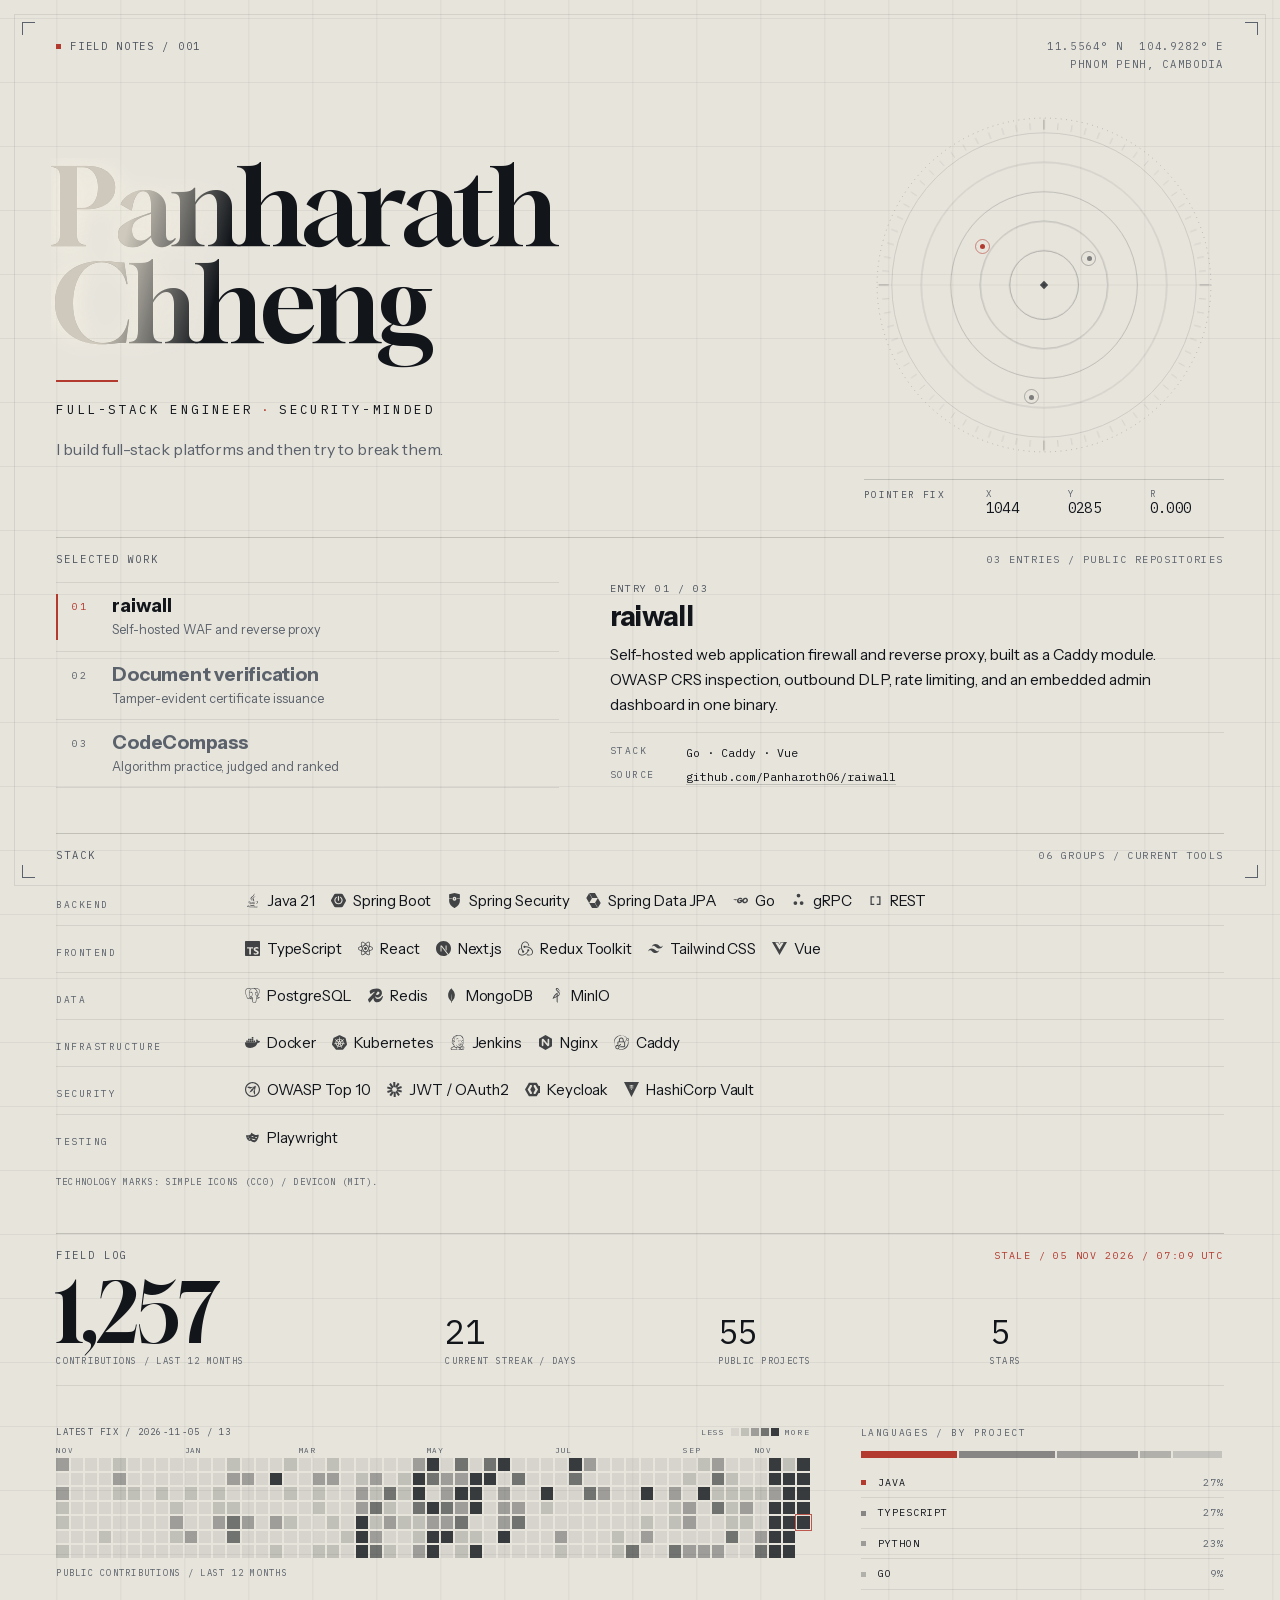
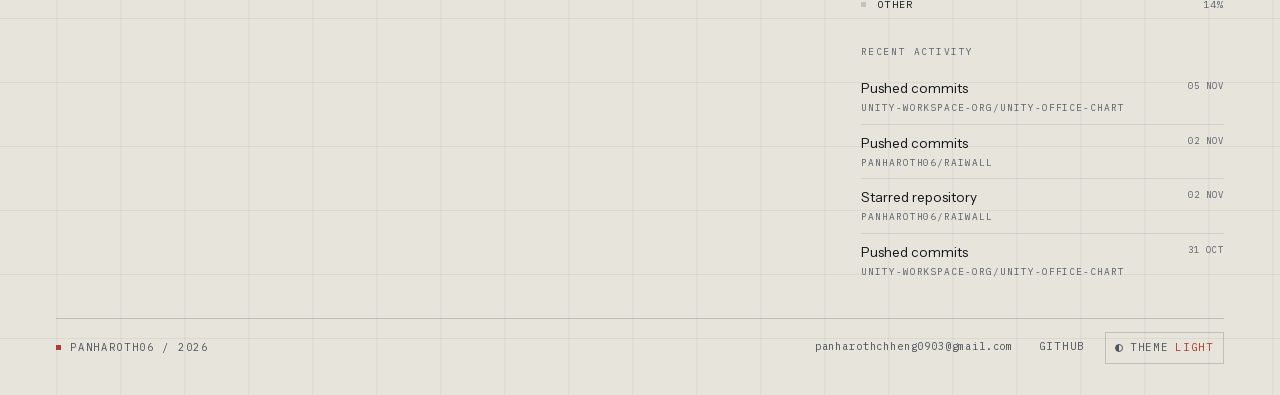
==== commit e1fc2737: "Add monochrome technology marks to the stack - Add 27 Simple Icons/Devicon marks plus custom gRPC an" ====
--- a/docs/index.html
+++ b/docs/index.html
@@ -956,60 +956,178 @@
         <section class="stack" id="stack" aria-labelledby="stack-title">
           <div class="section-head">
             <h2 id="stack-title">Stack</h2>
-            <p class="section-meta">05 groups / current tools</p>
+            <p class="section-meta">06 groups / current tools</p>
           </div>
 
           <div class="stack-body">
             <div class="stack-group">
               <h3>Backend</h3>
               <ul class="tech-list">
-                <li class="tech">Java 21</li>
-                <li class="tech">Spring Boot</li>
-                <li class="tech">Spring Security</li>
-                <li class="tech">Spring Data JPA</li>
-                <li class="tech">Go</li>
-                <li class="tech">gRPC</li>
-                <li class="tech">REST</li>
+                <li class="tech">
+                  <svg class="tech-icon" viewBox="0 0 24 24" aria-hidden="true" focusable="false">
+                    <use href="icons.svg#icon-java"></use></svg
+                  ><span>Java 21</span>
+                </li>
+                <li class="tech">
+                  <svg class="tech-icon" viewBox="0 0 24 24" aria-hidden="true" focusable="false">
+                    <use href="icons.svg#icon-springboot"></use></svg
+                  ><span>Spring Boot</span>
+                </li>
+                <li class="tech">
+                  <svg class="tech-icon" viewBox="0 0 24 24" aria-hidden="true" focusable="false">
+                    <use href="icons.svg#icon-springsecurity"></use></svg
+                  ><span>Spring Security</span>
+                </li>
+                <li class="tech">
+                  <svg class="tech-icon" viewBox="0 0 24 24" aria-hidden="true" focusable="false">
+                    <use href="icons.svg#icon-springdata"></use></svg
+                  ><span>Spring Data JPA</span>
+                </li>
+                <li class="tech">
+                  <svg class="tech-icon" viewBox="0 0 24 24" aria-hidden="true" focusable="false">
+                    <use href="icons.svg#icon-go"></use></svg
+                  ><span>Go</span>
+                </li>
+                <li class="tech">
+                  <svg class="tech-icon" viewBox="0 0 24 24" aria-hidden="true" focusable="false">
+                    <use href="icons.svg#icon-grpc"></use></svg
+                  ><span>gRPC</span>
+                </li>
+                <li class="tech">
+                  <svg class="tech-icon" viewBox="0 0 24 24" aria-hidden="true" focusable="false">
+                    <use href="icons.svg#icon-rest"></use></svg
+                  ><span>REST</span>
+                </li>
               </ul>
             </div>
             <div class="stack-group">
               <h3>Frontend</h3>
               <ul class="tech-list">
-                <li class="tech">TypeScript</li>
-                <li class="tech">React</li>
-                <li class="tech">Next.js</li>
-                <li class="tech">Redux Toolkit</li>
-                <li class="tech">Tailwind CSS</li>
+                <li class="tech">
+                  <svg class="tech-icon" viewBox="0 0 24 24" aria-hidden="true" focusable="false">
+                    <use href="icons.svg#icon-typescript"></use></svg
+                  ><span>TypeScript</span>
+                </li>
+                <li class="tech">
+                  <svg class="tech-icon" viewBox="0 0 24 24" aria-hidden="true" focusable="false">
+                    <use href="icons.svg#icon-react"></use></svg
+                  ><span>React</span>
+                </li>
+                <li class="tech">
+                  <svg class="tech-icon" viewBox="0 0 24 24" aria-hidden="true" focusable="false">
+                    <use href="icons.svg#icon-nextjs"></use></svg
+                  ><span>Next.js</span>
+                </li>
+                <li class="tech">
+                  <svg class="tech-icon" viewBox="0 0 24 24" aria-hidden="true" focusable="false">
+                    <use href="icons.svg#icon-redux"></use></svg
+                  ><span>Redux Toolkit</span>
+                </li>
+                <li class="tech">
+                  <svg class="tech-icon" viewBox="0 0 24 24" aria-hidden="true" focusable="false">
+                    <use href="icons.svg#icon-tailwind"></use></svg
+                  ><span>Tailwind CSS</span>
+                </li>
+                <li class="tech">
+                  <svg class="tech-icon" viewBox="0 0 24 24" aria-hidden="true" focusable="false">
+                    <use href="icons.svg#icon-vue"></use></svg
+                  ><span>Vue</span>
+                </li>
               </ul>
             </div>
             <div class="stack-group">
               <h3>Data</h3>
               <ul class="tech-list">
-                <li class="tech">PostgreSQL</li>
-                <li class="tech">Redis</li>
-                <li class="tech">MongoDB</li>
-                <li class="tech">MinIO</li>
+                <li class="tech">
+                  <svg class="tech-icon" viewBox="0 0 24 24" aria-hidden="true" focusable="false">
+                    <use href="icons.svg#icon-postgresql"></use></svg
+                  ><span>PostgreSQL</span>
+                </li>
+                <li class="tech">
+                  <svg class="tech-icon" viewBox="0 0 24 24" aria-hidden="true" focusable="false">
+                    <use href="icons.svg#icon-redis"></use></svg
+                  ><span>Redis</span>
+                </li>
+                <li class="tech">
+                  <svg class="tech-icon" viewBox="0 0 24 24" aria-hidden="true" focusable="false">
+                    <use href="icons.svg#icon-mongodb"></use></svg
+                  ><span>MongoDB</span>
+                </li>
+                <li class="tech">
+                  <svg class="tech-icon" viewBox="0 0 24 24" aria-hidden="true" focusable="false">
+                    <use href="icons.svg#icon-minio"></use></svg
+                  ><span>MinIO</span>
+                </li>
               </ul>
             </div>
             <div class="stack-group">
               <h3>Infrastructure</h3>
               <ul class="tech-list">
-                <li class="tech">Docker</li>
-                <li class="tech">Kubernetes</li>
-                <li class="tech">Jenkins</li>
-                <li class="tech">Nginx</li>
+                <li class="tech">
+                  <svg class="tech-icon" viewBox="0 0 24 24" aria-hidden="true" focusable="false">
+                    <use href="icons.svg#icon-docker"></use></svg
+                  ><span>Docker</span>
+                </li>
+                <li class="tech">
+                  <svg class="tech-icon" viewBox="0 0 24 24" aria-hidden="true" focusable="false">
+                    <use href="icons.svg#icon-kubernetes"></use></svg
+                  ><span>Kubernetes</span>
+                </li>
+                <li class="tech">
+                  <svg class="tech-icon" viewBox="0 0 24 24" aria-hidden="true" focusable="false">
+                    <use href="icons.svg#icon-jenkins"></use></svg
+                  ><span>Jenkins</span>
+                </li>
+                <li class="tech">
+                  <svg class="tech-icon" viewBox="0 0 24 24" aria-hidden="true" focusable="false">
+                    <use href="icons.svg#icon-nginx"></use></svg
+                  ><span>Nginx</span>
+                </li>
+                <li class="tech">
+                  <svg class="tech-icon" viewBox="0 0 24 24" aria-hidden="true" focusable="false">
+                    <use href="icons.svg#icon-caddy"></use></svg
+                  ><span>Caddy</span>
+                </li>
               </ul>
             </div>
             <div class="stack-group">
               <h3>Security</h3>
               <ul class="tech-list">
-                <li class="tech">OWASP Top 10</li>
-                <li class="tech">JWT / OAuth2</li>
-                <li class="tech">Keycloak</li>
-                <li class="tech">HashiCorp Vault</li>
+                <li class="tech">
+                  <svg class="tech-icon" viewBox="0 0 24 24" aria-hidden="true" focusable="false">
+                    <use href="icons.svg#icon-owasp"></use></svg
+                  ><span>OWASP Top 10</span>
+                </li>
+                <li class="tech">
+                  <svg class="tech-icon" viewBox="0 0 24 24" aria-hidden="true" focusable="false">
+                    <use href="icons.svg#icon-jwt"></use></svg
+                  ><span>JWT / OAuth2</span>
+                </li>
+                <li class="tech">
+                  <svg class="tech-icon" viewBox="0 0 24 24" aria-hidden="true" focusable="false">
+                    <use href="icons.svg#icon-keycloak"></use></svg
+                  ><span>Keycloak</span>
+                </li>
+                <li class="tech">
+                  <svg class="tech-icon" viewBox="0 0 24 24" aria-hidden="true" focusable="false">
+                    <use href="icons.svg#icon-vault"></use></svg
+                  ><span>HashiCorp Vault</span>
+                </li>
+              </ul>
+            </div>
+            <div class="stack-group">
+              <h3>Testing</h3>
+              <ul class="tech-list">
+                <li class="tech">
+                  <svg class="tech-icon" viewBox="0 0 24 24" aria-hidden="true" focusable="false">
+                    <use href="icons.svg#icon-playwright"></use></svg
+                  ><span>Playwright</span>
+                </li>
               </ul>
             </div>
           </div>
+
+          <p class="stack-credit">Technology marks: Simple Icons (CC0) / Devicon (MIT).</p>
         </section>
 
         <section class="activity" id="activity" aria-labelledby="activity-title">
--- a/docs/styles.css
+++ b/docs/styles.css
@@ -947,17 +947,30 @@
   color: var(--ink);
 }
 
-.tech::before {
-  content: "";
-  width: 3px;
-  height: 3px;
+.tech-icon {
+  display: block;
+  width: 15px;
+  height: 15px;
   flex: none;
-  background: var(--rule);
-  transition: background-color 0.2s ease;
-}
-
-.tech:hover::before {
-  background: var(--accent);
+  color: var(--ink);
+  fill: currentColor;
+  opacity: 0.78;
+  transition: color 0.2s ease, opacity 0.2s ease;
+}
+
+.tech:hover .tech-icon {
+  color: var(--accent);
+  opacity: 1;
+}
+
+.stack-credit {
+  margin-top: 14px;
+  font-family: var(--mono);
+  font-size: 9px;
+  line-height: 1.5;
+  letter-spacing: 0.12em;
+  text-transform: uppercase;
+  color: var(--quiet);
 }
 
 /* ---------- activity ---------- */
@@ -1555,6 +1568,11 @@
     font-size: 14.5px;
   }
 
+  .tech-icon {
+    width: 13px;
+    height: 13px;
+  }
+
   .activity-figures {
     grid-template-columns: repeat(3, 1fr);
     gap: 18px 14px;
